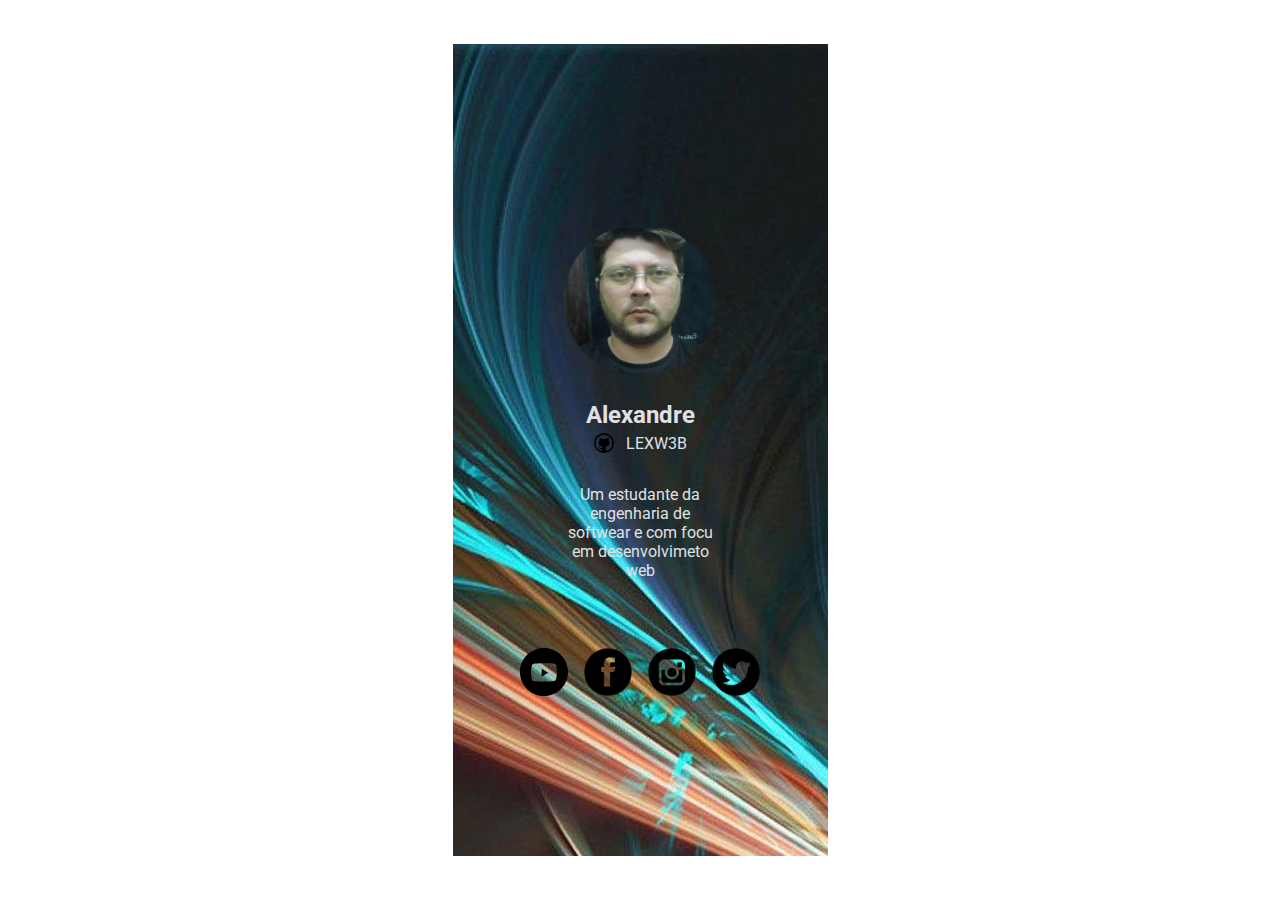
==== CartaoDeVisita-figma/index.html @ 8d92875a "versão 1.3" ====
<!DOCTYPE html>
<html lang="pt-br">
<head>
    <meta charset="UTF-8">
    <meta http-equiv="X-UA-Compatible" content="IE=edge">
    <meta name="author" content="LEXW3B">
    <meta name="viewport" content="width=device-width, initial-scale=1.0">
    <title>Document</title>
    <link rel="stylesheet" href="style.css">
    <link rel="preconnect" href="https://fonts.googleapis.com">
    <link rel="preconnect" href="https://fonts.gstatic.com" crossorigin>
    <link href="https://fonts.googleapis.com/css2?family=Roboto:wght@400;700&display=swap" rel="stylesheet">
</head>
<body>
    <main>
        <div class="container">
            <div class="avatar">
                
                <img src="imagens/minha foto.jpg" style="height: 145px;" alt="Foto Pessoal">

            <h1>Alexandre</h1>
            <a class="link" href="https://github.com/LEXW3B" target="_blank">
                <img src="imagens/github_logo_icon_143772.svg" style="height: 20px;" alt="Imagem do icone do git hub">
                LEXW3B
            </a> 
                   
            <p>Um estudante da engenharia de softwear e com focu em desenvolvimeto web
            </p>
            </div>
        </div>         
        
        <ul>
            <li> 
                <a href="https://www.youtube.com/" target="_blank">
                    <img src="imagens/youtube_black_logo_icon_147044.svg" alt="icon youtube">
                </a> 
            </li>
    
            <li>
                <a href="https://www.facebook.com/" target="_blank">
                    <img src="imagens/social_facebook_fb_35.png" style="height: 48px;" alt="icon facebook">
                </a> 
            </li>
    
            <li>
                <a href="https://www.instagram.com/" target="_blank">
                    <img src="imagens/social_instagram_3.png" style="height: 48px;"  alt="icon">
                </a> 
            </li>
    
            <li>
                <a href="https://www.twitter.com/" target="_blank">
                    <img src="imagens/social_Twitter_38.png" style="height: 48px;"  alt="icon twitter">
                </a> 
            </li>
        </ul>

    </main>
    
</body>
</html>
---- CartaoDeVisita-figma/style.css ----
*{
    margin: 0;
}
html, body{
    --black: hsl(240, 6%, 13%);/*vira uma variavel */
    --grey: hsl(240, 9%, 89% );/*vira uma variavel */

    
    height: 100%;
    font-family: 'roboto', sans-serif ,arial;
    color: rgb(229, 237, 245);
    -webkit-font-smoothing: antialiased;/*deixa a fonte mais suave "BONITA" aprenas em navegadores que tenha -webkit*/
}
body{
    display: grid;
    place-items: center;
}
main{
    background: url(imagens/wp2679567-abstract-phone-wallpapers.jpg);
    width: 375px;
    height: 812px;
}
.container{
    max-width: 250px;
    margin-left: auto;
    margin-right: auto;
    text-align: center;
    color: var(--grey);
}
.avatar{
    width: 10rem;/*1rem = 16px*/
    margin: 11.5rem auto 0;

    position: relative;
}
.avatar span{
    position: absolute;
    top: -15px;
    z-index: 1;/*eixo de dimensão ou profundidade e o 'Z' */
    
}
.avatar > img{
    width: 10rem;
    height: 11.5rem;/*fica desproporcional para resolver usa o object-fit*/

    object-fit: cover;/*vai deixar proporcional o objeto por completo*/
    clip-path: circle(50% at 50% 50%);
}
h1{
    font-size: 1.5rem;

    margin-top: 1.5rem;
}
a{
    color: var(--grey);    
    text-decoration: none;
    margin-top: 0.25rem;

    display: flex;
    gap: 0.75rem;
    justify-content: center;
    align-items: center;
}
p{
    margin-top: 2rem;
}
ul{
    margin-top: 4rem;
    text-align: center;
    list-style: none;
    padding: 0;
    display: flex;/*para ficar o icone em linha e liberar o justify-content e o gap*/
    gap: 1rem;/*da uns espaços entre os icones parecido com o padding*/
    justify-content: center;/*centraliza*/
}
.link:hover:hover{
    color: red;
}
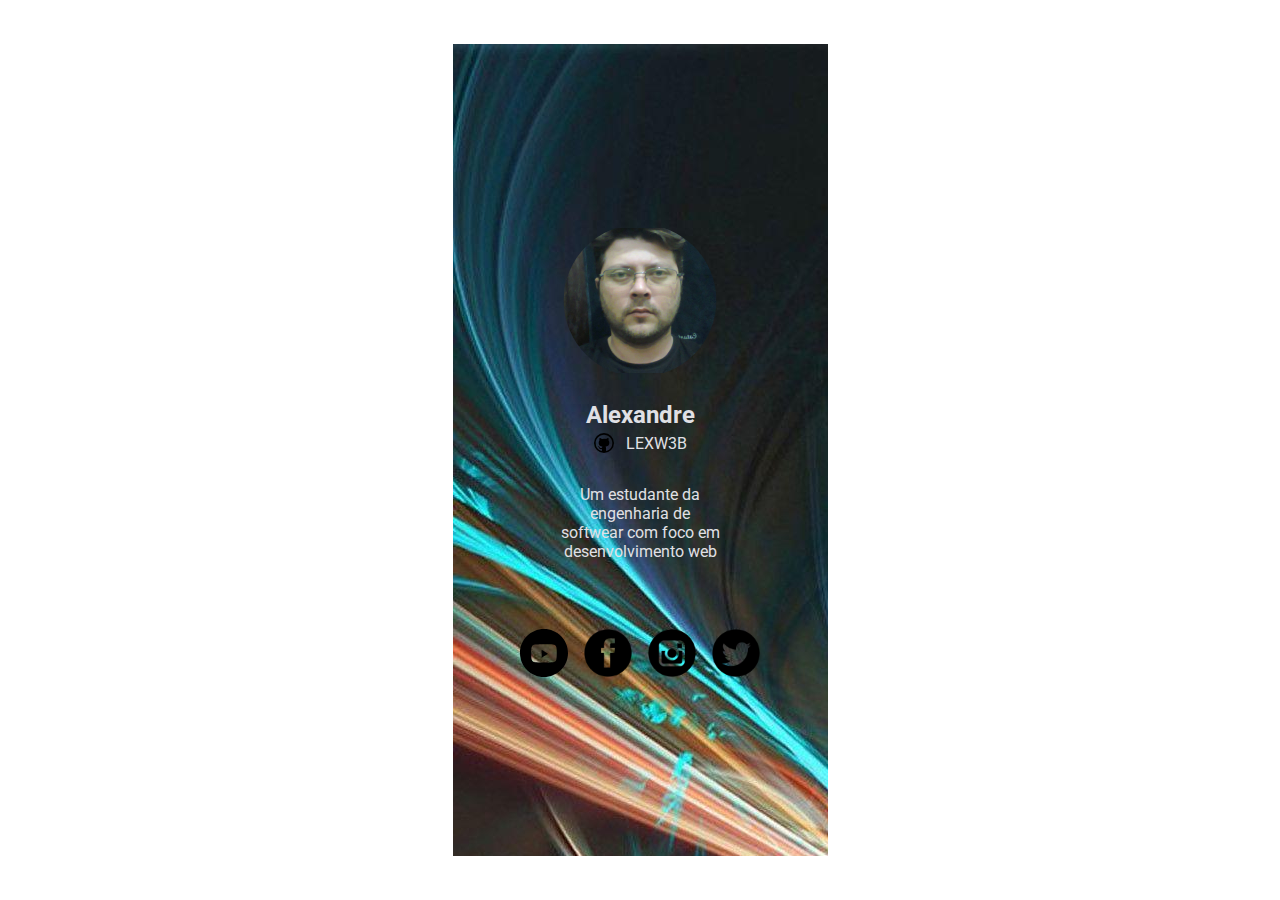
==== commit a2a30c18: "versão 2.1" ====
--- a/CartaoDeVisita-figma/index.html
+++ b/CartaoDeVisita-figma/index.html
@@ -5,7 +5,7 @@
     <meta http-equiv="X-UA-Compatible" content="IE=edge">
     <meta name="author" content="LEXW3B">
     <meta name="viewport" content="width=device-width, initial-scale=1.0">
-    <title>Document</title>
+    <title>Cartão de Visita</title>
     <link rel="stylesheet" href="style.css">
     <link rel="preconnect" href="https://fonts.googleapis.com">
     <link rel="preconnect" href="https://fonts.gstatic.com" crossorigin>
@@ -24,7 +24,7 @@
                 LEXW3B
             </a> 
                    
-            <p>Um estudante da engenharia de softwear e com focu em desenvolvimeto web
+            <p>Um estudante da engenharia de softwear com foco em desenvolvimento web
             </p>
             </div>
         </div>         
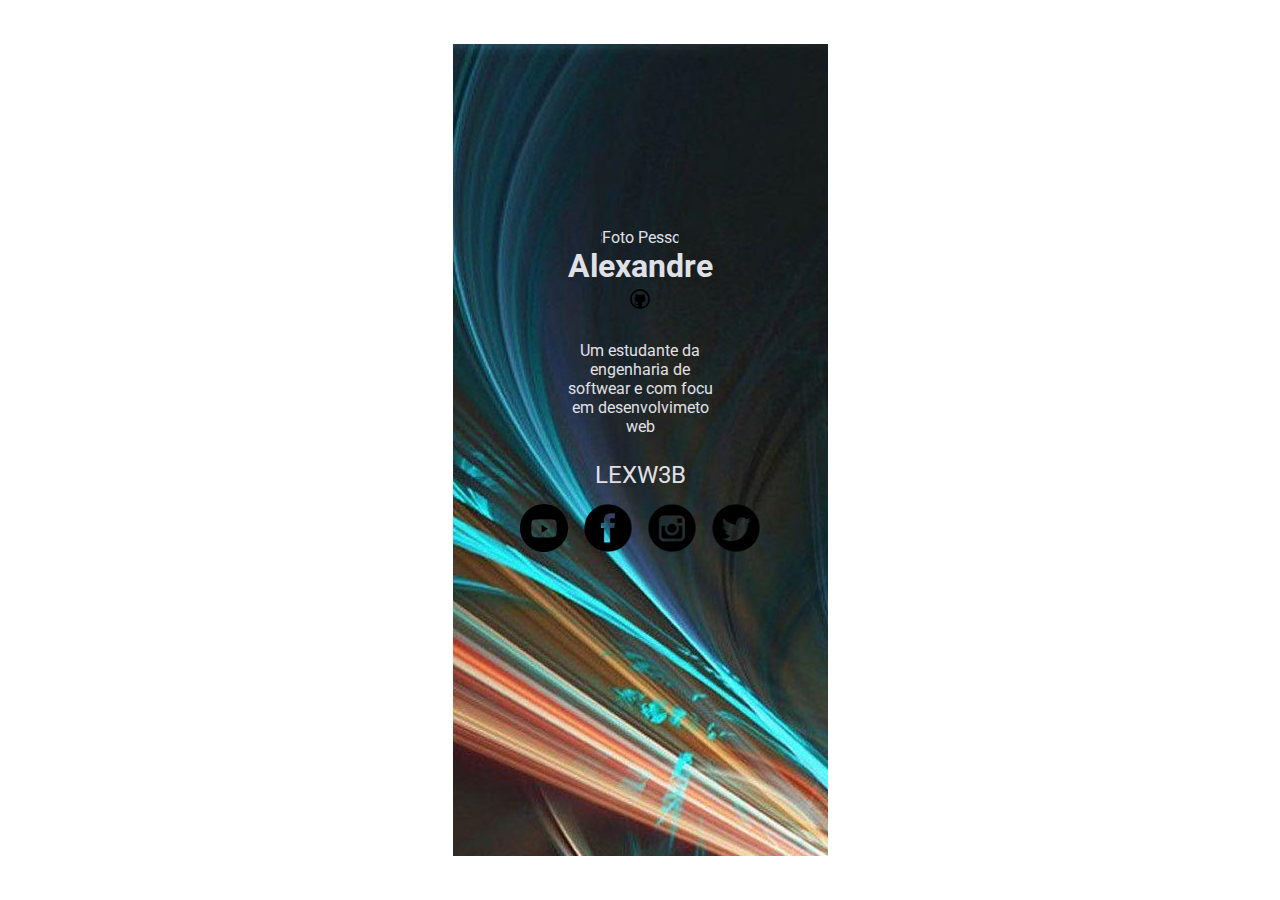
==== commit 2ea98dc2: "versão 1.7" ====
--- a/CartaoDeVisita-figma/index.html
+++ b/CartaoDeVisita-figma/index.html
@@ -5,6 +5,7 @@
     <meta http-equiv="X-UA-Compatible" content="IE=edge">
     <meta name="author" content="LEXW3B">
     <meta name="viewport" content="width=device-width, initial-scale=1.0">
+    <link rel="shortcut icon" href="imagens/favicon.ico" type="image/x-icon">
     <title>Cartão de Visita</title>
     <link rel="stylesheet" href="style.css">
     <link rel="preconnect" href="https://fonts.googleapis.com">
@@ -16,39 +17,40 @@
         <div class="container">
             <div class="avatar">
                 
-                <img src="imagens/minha foto.jpg" style="height: 145px;" alt="Foto Pessoal">
+                <img id="userPhoto" src="https://lorempixel.com/185/185/people/" style="height: 145px;" alt="Foto Pessoal">
 
-            <h1>Alexandre</h1>
-            <a class="link" href="https://github.com/LEXW3B" target="_blank">
+            <h1 id="userName">Alexandre</h1>
+            <a id="userLink" href="https://github.com/LEXW3B" target="_blank">
                 <img src="imagens/github_logo_icon_143772.svg" style="height: 20px;" alt="Imagem do icone do git hub">
-                LEXW3B
+                <span id="userLogin">LEXW3B</span>                
             </a> 
                    
-            <p>Um estudante da engenharia de softwear com foco em desenvolvimento web
+            <p id="userBio">Um estudante da engenharia de softwear e com focu em desenvolvimeto web
             </p>
             </div>
         </div>         
         
-        <ul>
-            <li> 
+        <ul id="socialLinks">
+            <li   class="youtube">                 
                 <a href="https://www.youtube.com/" target="_blank">
-                    <img src="imagens/youtube_black_logo_icon_147044.svg" alt="icon youtube">
+                    <img src="imagens/youtube_black_logo_icon_147044.svg"     alt="icon youtube">
+                        
                 </a> 
             </li>
     
-            <li>
+            <li class="facebook">
                 <a href="https://www.facebook.com/" target="_blank">
                     <img src="imagens/social_facebook_fb_35.png" style="height: 48px;" alt="icon facebook">
                 </a> 
             </li>
     
-            <li>
+            <li class="instagram">
                 <a href="https://www.instagram.com/" target="_blank">
                     <img src="imagens/social_instagram_3.png" style="height: 48px;"  alt="icon">
                 </a> 
             </li>
     
-            <li>
+            <li class="twitter">
                 <a href="https://www.twitter.com/" target="_blank">
                     <img src="imagens/social_Twitter_38.png" style="height: 48px;"  alt="icon twitter">
                 </a> 
@@ -56,6 +58,7 @@
         </ul>
 
     </main>
-    
+
+    <script src="main.js"></script>
 </body>
 </html>--- a/CartaoDeVisita-figma/style.css
+++ b/CartaoDeVisita-figma/style.css
@@ -47,10 +47,9 @@
     object-fit: cover;/*vai deixar proporcional o objeto por completo*/
     clip-path: circle(50% at 50% 50%);
 }
-h1{
+#userLogin{
     font-size: 1.5rem;
-
-    margin-top: 1.5rem;
+    margin-top: 15.5rem;
 }
 a{
     color: var(--grey);    
@@ -74,22 +73,6 @@
     gap: 1rem;/*da uns espaços entre os icones parecido com o padding*/
     justify-content: center;/*centraliza*/
 }
-.link:hover:hover{
+#userLogin:hover:hover{
     color: red;
 }
-
-
-
-
-
-
-
-
-
-
-
-
-
-
-
-
